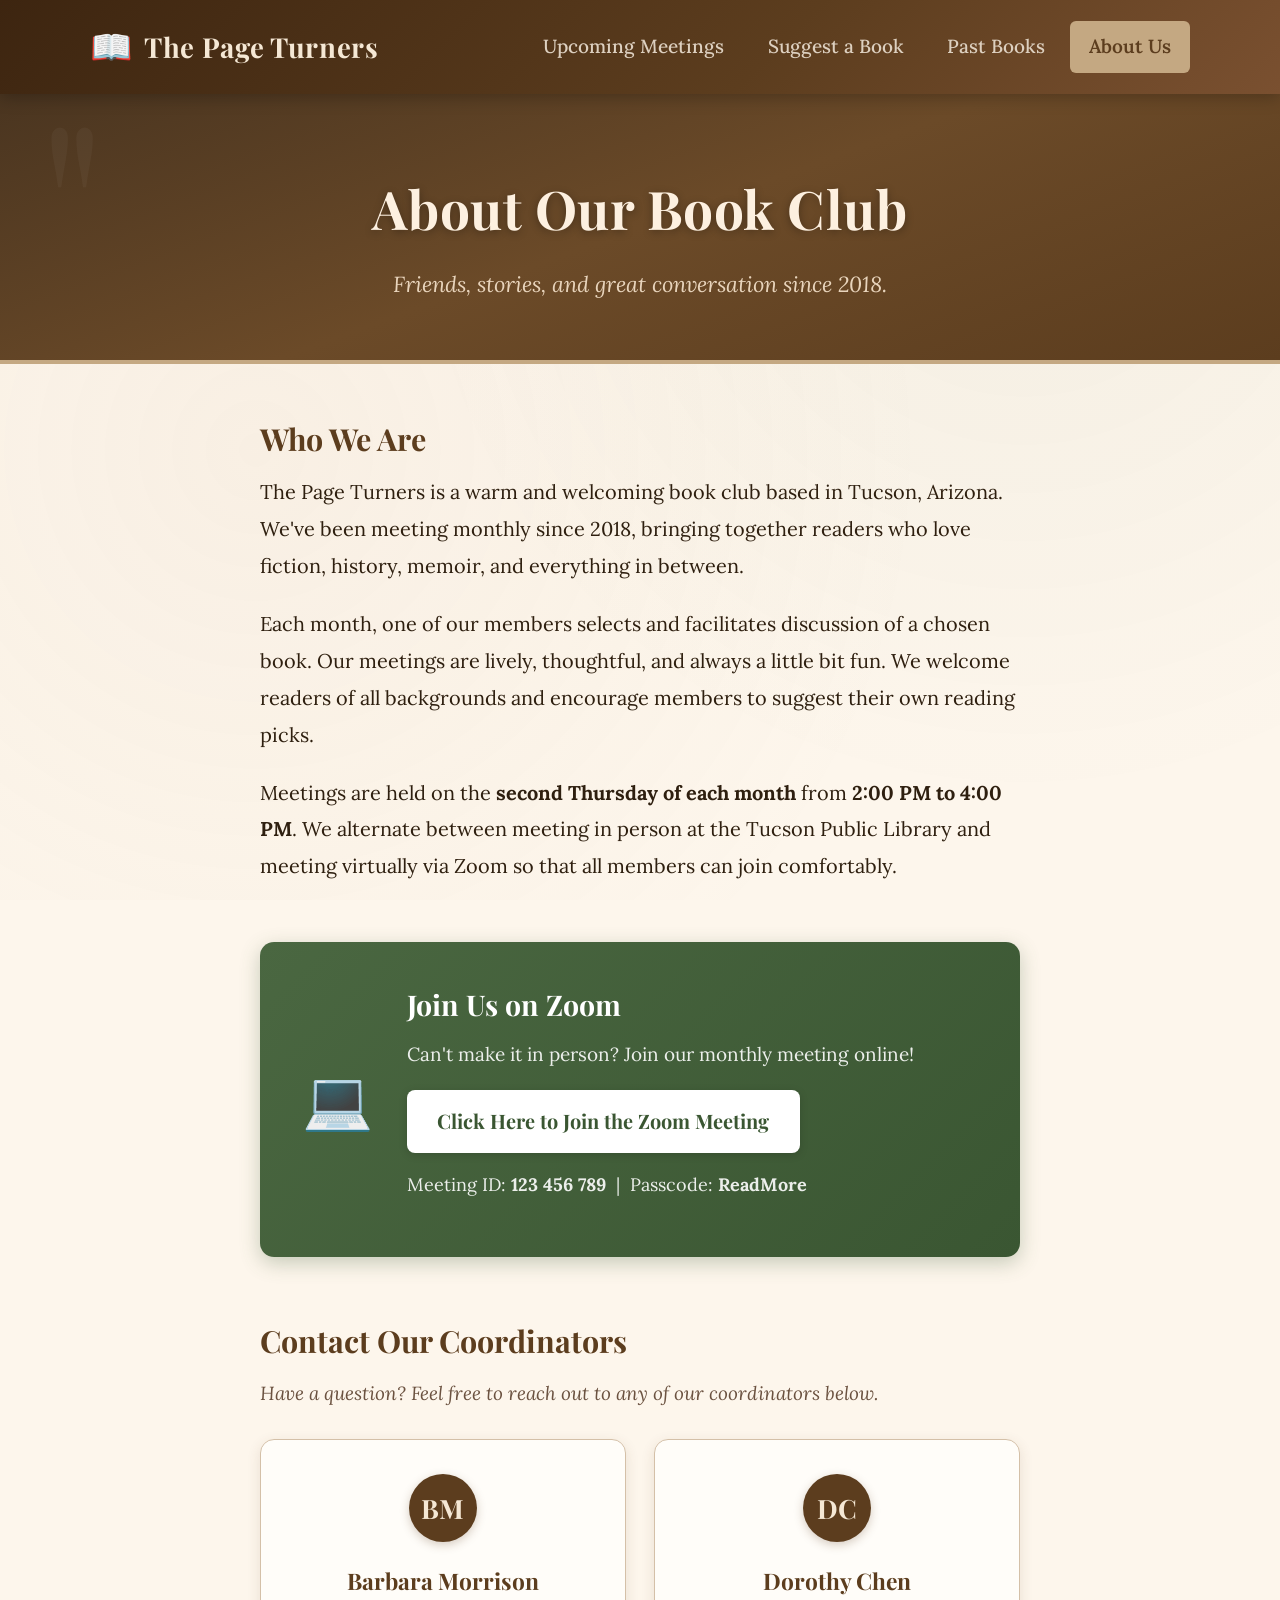
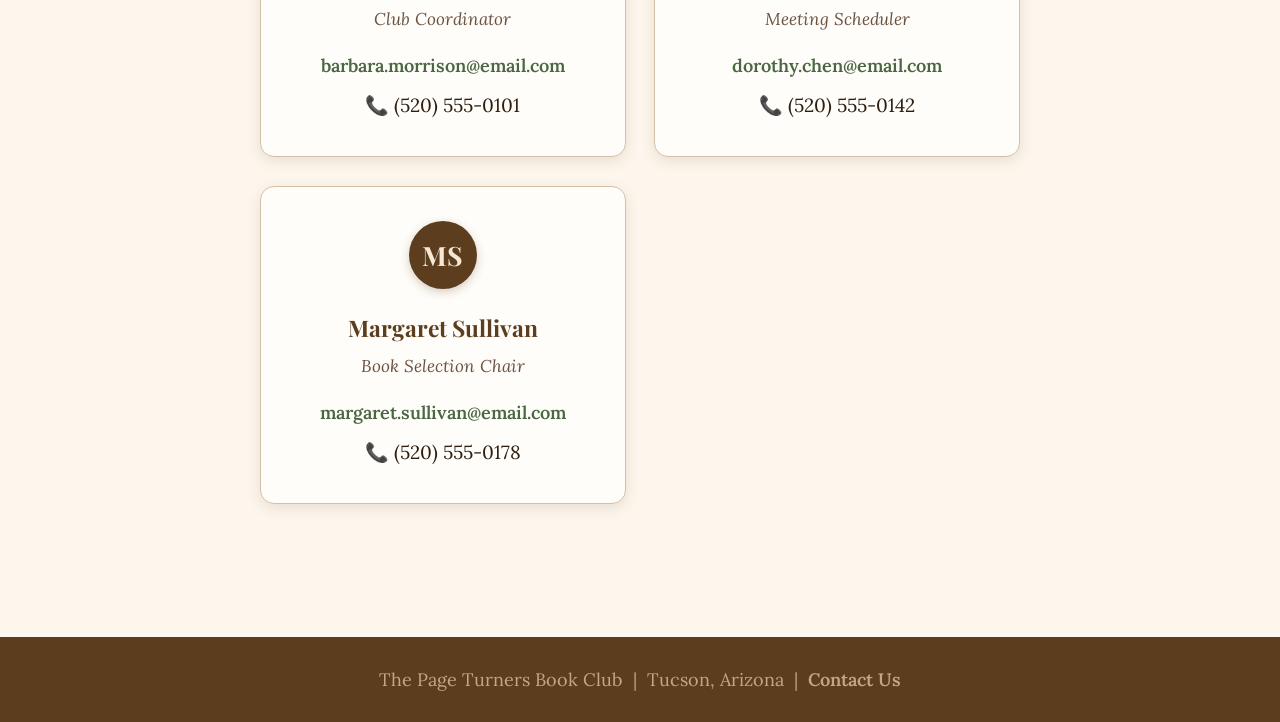
==== about.html @ cf4fa7f9 "Inital upload of Claude.ai files" ====
<!DOCTYPE html>
<html lang="en">
<head>
  <meta charset="UTF-8" />
  <meta name="viewport" content="width=device-width, initial-scale=1.0" />
  <title>About Us – The Page Turners</title>
  <link rel="stylesheet" href="style.css" />
  <link href="https://fonts.googleapis.com/css2?family=Playfair+Display:wght@400;600;700&family=Lora:ital,wght@0,400;0,500;1,400&display=swap" rel="stylesheet" />
</head>
<body>

  <header>
    <div class="header-inner">
      <div class="logo">
        <span class="logo-icon">📖</span>
        <span class="logo-text">The Page Turners</span>
      </div>
      <nav>
        <a href="index.html" class="nav-link">Upcoming Meetings</a>
        <a href="suggest.html" class="nav-link">Suggest a Book</a>
        <a href="archive.html" class="nav-link">Past Books</a>
        <a href="about.html" class="nav-link active">About Us</a>
      </nav>
    </div>
  </header>

  <section class="hero">
    <h1>About Our Book Club</h1>
    <p class="hero-sub">Friends, stories, and great conversation since 2018.</p>
  </section>

  <main class="container">

    <!-- About description -->
    <div class="about-section">
      <h2 class="section-title">Who We Are</h2>
      <div class="about-text">
        <p>The Page Turners is a warm and welcoming book club based in Tucson, Arizona. We've been meeting monthly since 2018, bringing together readers who love fiction, history, memoir, and everything in between.</p>
        <p>Each month, one of our members selects and facilitates discussion of a chosen book. Our meetings are lively, thoughtful, and always a little bit fun. We welcome readers of all backgrounds and encourage members to suggest their own reading picks.</p>
        <p>Meetings are held on the <strong>second Thursday of each month</strong> from <strong>2:00 PM to 4:00 PM</strong>. We alternate between meeting in person at the Tucson Public Library and meeting virtually via Zoom so that all members can join comfortably.</p>
      </div>
    </div>

    <!-- Zoom link -->
    <div class="zoom-card">
      <div class="zoom-icon">💻</div>
      <div class="zoom-info">
        <h2>Join Us on Zoom</h2>
        <p>Can't make it in person? Join our monthly meeting online!</p>
        <a href="https://zoom.us/j/123456789" target="_blank" class="zoom-link-btn">
          Click Here to Join the Zoom Meeting
        </a>
        <p class="zoom-id">Meeting ID: <strong>123 456 789</strong> &nbsp;|&nbsp; Passcode: <strong>ReadMore</strong></p>
      </div>
    </div>

    <!-- Contact members -->
    <div class="about-section">
      <h2 class="section-title">Contact Our Coordinators</h2>
      <p class="section-note">Have a question? Feel free to reach out to any of our coordinators below.</p>

      <div class="contact-grid">

        <div class="contact-card">
          <div class="contact-avatar">BM</div>
          <h3 class="contact-name">Barbara Morrison</h3>
          <p class="contact-role">Club Coordinator</p>
          <a href="mailto:barbara.morrison@email.com" class="contact-email">barbara.morrison@email.com</a>
          <p class="contact-phone">📞 (520) 555-0101</p>
        </div>

        <div class="contact-card">
          <div class="contact-avatar">DC</div>
          <h3 class="contact-name">Dorothy Chen</h3>
          <p class="contact-role">Meeting Scheduler</p>
          <a href="mailto:dorothy.chen@email.com" class="contact-email">dorothy.chen@email.com</a>
          <p class="contact-phone">📞 (520) 555-0142</p>
        </div>

        <div class="contact-card">
          <div class="contact-avatar">MS</div>
          <h3 class="contact-name">Margaret Sullivan</h3>
          <p class="contact-role">Book Selection Chair</p>
          <a href="mailto:margaret.sullivan@email.com" class="contact-email">margaret.sullivan@email.com</a>
          <p class="contact-phone">📞 (520) 555-0178</p>
        </div>

      </div>
    </div>

  </main>

  <footer>
    <p>The Page Turners Book Club &nbsp;|&nbsp; Tucson, Arizona &nbsp;|&nbsp; <a href="about.html">Contact Us</a></p>
  </footer>

  <script src="active-nav.js"></script>
</body>
</html>
---- style.css ----
/* =============================================
   THE PAGE TURNERS BOOK CLUB — STYLESHEET
   Warm, elegant, senior-friendly design
   Large type, high contrast, generous spacing
   ============================================= */

/* --- Google Fonts fallback --- */
@import url('https://fonts.googleapis.com/css2?family=Playfair+Display:wght@400;600;700&family=Lora:ital,wght@0,400;0,500;1,400&display=swap');

/* --- CSS Variables --- */
:root {
  --cream:       #fdf6ec;
  --warm-white:  #fffdf9;
  --tan:         #e8d9c0;
  --brown-light: #c4a882;
  --brown:       #8b6545;
  --brown-dark:  #5c3d1e;
  --green:       #4a6741;
  --green-light: #dde8db;
  --text-main:   #2e1f0f;
  --text-muted:  #6b5240;
  --border:      #d4c0a8;
  --shadow:      rgba(92, 61, 30, 0.12);
  --font-display: 'Playfair Display', Georgia, serif;
  --font-body:    'Lora', Georgia, serif;
}

/* --- Reset & Base --- */
*, *::before, *::after { box-sizing: border-box; margin: 0; padding: 0; }

html {
  font-size: 19px; /* Larger base size for seniors */
  scroll-behavior: smooth;
}

body {
  font-family: var(--font-body);
  background-color: var(--cream);
  color: var(--text-main);
  line-height: 1.75;
  min-height: 100vh;
  display: flex;
  flex-direction: column;
}

/* Background texture */
body::before {
  content: '';
  position: fixed;
  inset: 0;
  background-image:
    radial-gradient(circle at 20% 50%, rgba(196,168,130,0.08) 0%, transparent 60%),
    radial-gradient(circle at 80% 20%, rgba(74,103,65,0.05) 0%, transparent 50%);
  pointer-events: none;
  z-index: 0;
}

main, header, footer, section {
  position: relative;
  z-index: 1;
}

/* --- Header / Navigation --- */
header {
  background: var(--brown-dark);
  background-image: linear-gradient(135deg, #3d2510 0%, #5c3d1e 60%, #7a5030 100%);
  padding: 0 2rem;
  box-shadow: 0 3px 16px rgba(0,0,0,0.25);
  position: sticky;
  top: 0;
  z-index: 100;
}

.header-inner {
  max-width: 1100px;
  margin: 0 auto;
  display: flex;
  align-items: center;
  justify-content: space-between;
  gap: 1rem;
  flex-wrap: wrap;
  padding: 0.9rem 0;
}

.logo {
  display: flex;
  align-items: center;
  gap: 0.6rem;
}

.logo-icon { font-size: 1.8rem; }

.logo-text {
  font-family: var(--font-display);
  font-size: 1.45rem;
  font-weight: 700;
  color: #f5e8d5;
  letter-spacing: 0.02em;
  white-space: nowrap;
}

nav {
  display: flex;
  flex-wrap: wrap;
  gap: 0.3rem;
}

.nav-link {
  font-family: var(--font-body);
  font-size: 1rem;
  font-weight: 500;
  color: #ddd0c0;
  text-decoration: none;
  padding: 0.5rem 1rem;
  border-radius: 6px;
  transition: background 0.2s, color 0.2s;
  white-space: nowrap;
}

.nav-link:hover {
  background: rgba(255,255,255,0.15);
  color: #fff;
}

.nav-link.active {
  background: var(--brown-light);
  color: var(--brown-dark);
  font-weight: 600;
}

/* --- Hero Banner --- */
.hero {
  background: linear-gradient(160deg, #4a3520 0%, #6b4a28 50%, #5c3d1e 100%);
  color: #fdf0e0;
  text-align: center;
  padding: 3.5rem 2rem 3rem;
  border-bottom: 4px solid var(--brown-light);
  position: relative;
  overflow: hidden;
}

.hero::before {
  content: '"';
  position: absolute;
  top: -0.5rem;
  left: 2rem;
  font-family: var(--font-display);
  font-size: 12rem;
  color: rgba(255,255,255,0.04);
  line-height: 1;
  pointer-events: none;
}

.hero h1 {
  font-family: var(--font-display);
  font-size: 2.8rem;
  font-weight: 700;
  letter-spacing: 0.01em;
  margin-bottom: 0.6rem;
  text-shadow: 0 2px 8px rgba(0,0,0,0.3);
}

.hero-sub {
  font-size: 1.15rem;
  color: #e8d4bc;
  font-style: italic;
  max-width: 600px;
  margin: 0 auto;
}

/* --- Container --- */
.container {
  max-width: 900px;
  margin: 0 auto;
  padding: 2.5rem 2rem 4rem;
  flex: 1;
}

/* --- Meeting Cards --- */
.meeting-card {
  background: var(--warm-white);
  border: 1.5px solid var(--border);
  border-radius: 14px;
  margin-bottom: 2rem;
  box-shadow: 0 4px 18px var(--shadow);
  overflow: hidden;
  transition: box-shadow 0.2s, transform 0.2s;
}

.meeting-card:hover {
  box-shadow: 0 8px 28px rgba(92,61,30,0.18);
  transform: translateY(-2px);
}

.meeting-card.featured {
  border-color: var(--brown);
  border-width: 2px;
  box-shadow: 0 6px 24px rgba(92,61,30,0.2);
}

.meeting-badge {
  background: var(--brown-dark);
  color: #f5e8d5;
  font-family: var(--font-display);
  font-size: 0.88rem;
  font-weight: 600;
  letter-spacing: 0.08em;
  text-transform: uppercase;
  padding: 0.45rem 1.4rem;
}

.meeting-body {
  display: flex;
  gap: 1.8rem;
  padding: 1.8rem;
  align-items: flex-start;
}

.meeting-date-block {
  background: var(--green);
  color: white;
  border-radius: 10px;
  min-width: 90px;
  text-align: center;
  padding: 0.9rem 0.7rem;
  flex-shrink: 0;
  box-shadow: 0 2px 8px rgba(74,103,65,0.3);
}

.meeting-month {
  display: block;
  font-family: var(--font-display);
  font-size: 0.95rem;
  font-weight: 600;
  text-transform: uppercase;
  letter-spacing: 0.08em;
  opacity: 0.9;
}

.meeting-day {
  display: block;
  font-family: var(--font-display);
  font-size: 2.6rem;
  font-weight: 700;
  line-height: 1;
  margin: 0.2rem 0;
}

.meeting-year {
  display: block;
  font-size: 0.85rem;
  opacity: 0.8;
}

.meeting-details { flex: 1; }

.meeting-time {
  font-size: 0.95rem;
  color: var(--text-muted);
  margin-bottom: 0.5rem;
  font-style: italic;
}

.book-title {
  font-family: var(--font-display);
  font-size: 1.65rem;
  font-weight: 700;
  color: var(--brown-dark);
  line-height: 1.2;
  margin-bottom: 0.2rem;
}

.book-author {
  font-size: 1.05rem;
  color: var(--text-muted);
  font-style: italic;
  margin-bottom: 1rem;
}

.meeting-meta {
  display: flex;
  flex-direction: column;
  gap: 0.3rem;
  margin-bottom: 0.8rem;
}

.meta-item {
  font-size: 1rem;
  color: var(--text-main);
}

.meeting-note {
  font-size: 0.95rem;
  color: var(--text-muted);
  font-style: italic;
}

.meeting-note a {
  color: var(--green);
  font-weight: 600;
}

/* --- Suggest Form --- */
.form-card {
  background: var(--warm-white);
  border: 1.5px solid var(--border);
  border-radius: 14px;
  padding: 2.5rem;
  box-shadow: 0 4px 18px var(--shadow);
  margin-bottom: 3rem;
}

.form-intro {
  font-size: 1.05rem;
  color: var(--text-muted);
  margin-bottom: 2rem;
  padding-bottom: 1.5rem;
  border-bottom: 1px solid var(--border);
}

.required-star { color: #b33; font-weight: 700; }

.form-group {
  margin-bottom: 1.6rem;
}

label {
  display: block;
  font-size: 1.05rem;
  font-weight: 600;
  color: var(--brown-dark);
  margin-bottom: 0.5rem;
  font-family: var(--font-display);
}

input[type="text"],
textarea {
  width: 100%;
  padding: 0.85rem 1.1rem;
  font-family: var(--font-body);
  font-size: 1.05rem;
  color: var(--text-main);
  background: var(--cream);
  border: 2px solid var(--border);
  border-radius: 8px;
  transition: border-color 0.2s, box-shadow 0.2s;
  line-height: 1.6;
}

input[type="text"]:focus,
textarea:focus {
  outline: none;
  border-color: var(--brown);
  box-shadow: 0 0 0 3px rgba(139,101,69,0.15);
}

textarea { resize: vertical; }

.btn-primary {
  display: inline-block;
  background: var(--brown-dark);
  color: #f5e8d5;
  font-family: var(--font-display);
  font-size: 1.15rem;
  font-weight: 600;
  padding: 0.9rem 2.2rem;
  border: none;
  border-radius: 8px;
  cursor: pointer;
  transition: background 0.2s, transform 0.15s, box-shadow 0.2s;
  box-shadow: 0 3px 10px rgba(92,61,30,0.25);
  letter-spacing: 0.02em;
}

.btn-primary:hover {
  background: #3d2510;
  transform: translateY(-1px);
  box-shadow: 0 5px 16px rgba(92,61,30,0.3);
}

.btn-secondary {
  display: inline-block;
  background: var(--green);
  color: white;
  font-family: var(--font-display);
  font-size: 1.05rem;
  font-weight: 600;
  padding: 0.75rem 1.8rem;
  border: none;
  border-radius: 8px;
  cursor: pointer;
  margin-top: 1rem;
  transition: background 0.2s;
}

.btn-secondary:hover { background: var(--green-dark, #3a5632); }

/* Success box */
.success-box {
  text-align: center;
  padding: 2rem 1rem;
}
.success-icon { font-size: 3rem; margin-bottom: 0.5rem; }
.success-box h2 {
  font-family: var(--font-display);
  font-size: 1.8rem;
  color: var(--brown-dark);
  margin-bottom: 0.6rem;
}
.success-box p { font-size: 1.05rem; color: var(--text-muted); }

/* Suggestions list */
.suggestions-section { margin-top: 1rem; }

.section-title {
  font-family: var(--font-display);
  font-size: 1.6rem;
  color: var(--brown-dark);
  margin-bottom: 0.5rem;
}

.section-note {
  color: var(--text-muted);
  font-style: italic;
  margin-bottom: 1.5rem;
  font-size: 1rem;
}

.suggestion-item {
  background: var(--warm-white);
  border: 1.5px solid var(--border);
  border-radius: 10px;
  padding: 1.2rem 1.5rem;
  margin-bottom: 1rem;
  box-shadow: 0 2px 8px var(--shadow);
}

.suggestion-item h3 {
  font-family: var(--font-display);
  font-size: 1.2rem;
  color: var(--brown-dark);
  margin-bottom: 0.2rem;
}

.suggestion-item .s-author {
  font-style: italic;
  color: var(--text-muted);
  margin-bottom: 0.4rem;
}

.suggestion-item .s-notes {
  font-size: 0.95rem;
  color: var(--text-main);
  border-top: 1px solid var(--border);
  padding-top: 0.6rem;
  margin-top: 0.6rem;
}

.suggestion-item .s-suggested-by {
  font-size: 0.88rem;
  color: var(--text-muted);
  margin-top: 0.4rem;
}

/* --- Archive --- */
.archive-year-group { margin-bottom: 3rem; }

.year-heading {
  font-family: var(--font-display);
  font-size: 2rem;
  color: var(--brown-dark);
  border-bottom: 3px solid var(--brown-light);
  padding-bottom: 0.5rem;
  margin-bottom: 1.5rem;
}

.archive-grid {
  display: grid;
  grid-template-columns: repeat(auto-fill, minmax(260px, 1fr));
  gap: 1.2rem;
}

.archive-card {
  background: var(--warm-white);
  border: 1.5px solid var(--border);
  border-radius: 12px;
  padding: 1.4rem 1.6rem;
  box-shadow: 0 2px 10px var(--shadow);
  transition: box-shadow 0.2s, transform 0.2s;
}

.archive-card:hover {
  box-shadow: 0 5px 18px rgba(92,61,30,0.18);
  transform: translateY(-2px);
}

.archive-month {
  font-size: 0.88rem;
  text-transform: uppercase;
  letter-spacing: 0.07em;
  color: var(--green);
  font-weight: 600;
  margin-bottom: 0.4rem;
}

.archive-title {
  font-family: var(--font-display);
  font-size: 1.15rem;
  color: var(--brown-dark);
  margin-bottom: 0.2rem;
  line-height: 1.3;
}

.archive-author {
  font-style: italic;
  color: var(--text-muted);
  font-size: 0.95rem;
  margin-bottom: 0.5rem;
}

.archive-facilitator {
  font-size: 0.88rem;
  color: var(--text-muted);
  border-top: 1px solid var(--border);
  padding-top: 0.5rem;
  margin-top: 0.5rem;
}

/* --- About Page --- */
.about-section {
  margin-bottom: 3rem;
}

.about-text p {
  margin-bottom: 1.1rem;
  font-size: 1.05rem;
  max-width: 760px;
  line-height: 1.85;
}

/* Zoom card */
.zoom-card {
  background: linear-gradient(135deg, #4a6741, #3a5632);
  color: white;
  border-radius: 14px;
  padding: 2rem 2.2rem;
  display: flex;
  align-items: center;
  gap: 1.8rem;
  margin-bottom: 3rem;
  box-shadow: 0 6px 20px rgba(74,103,65,0.3);
}

.zoom-icon { font-size: 3rem; flex-shrink: 0; }

.zoom-info h2 {
  font-family: var(--font-display);
  font-size: 1.5rem;
  margin-bottom: 0.4rem;
}

.zoom-info p {
  font-size: 1rem;
  opacity: 0.9;
  margin-bottom: 1rem;
}

.zoom-link-btn {
  display: inline-block;
  background: white;
  color: #3a5632;
  font-family: var(--font-display);
  font-size: 1.05rem;
  font-weight: 700;
  padding: 0.75rem 1.6rem;
  border-radius: 8px;
  text-decoration: none;
  transition: background 0.2s, transform 0.15s;
  box-shadow: 0 2px 8px rgba(0,0,0,0.15);
}

.zoom-link-btn:hover {
  background: #f0fde8;
  transform: translateY(-1px);
}

.zoom-id {
  margin-top: 0.8rem !important;
  font-size: 0.95rem !important;
  opacity: 0.85;
}

/* Contact grid */
.contact-grid {
  display: grid;
  grid-template-columns: repeat(auto-fill, minmax(250px, 1fr));
  gap: 1.5rem;
  margin-top: 1.5rem;
}

.contact-card {
  background: var(--warm-white);
  border: 1.5px solid var(--border);
  border-radius: 14px;
  padding: 1.8rem;
  text-align: center;
  box-shadow: 0 4px 14px var(--shadow);
  transition: box-shadow 0.2s, transform 0.2s;
}

.contact-card:hover {
  box-shadow: 0 6px 22px rgba(92,61,30,0.18);
  transform: translateY(-2px);
}

.contact-avatar {
  width: 68px;
  height: 68px;
  background: var(--brown-dark);
  color: #f5e8d5;
  border-radius: 50%;
  display: flex;
  align-items: center;
  justify-content: center;
  font-family: var(--font-display);
  font-size: 1.4rem;
  font-weight: 700;
  margin: 0 auto 1rem;
  box-shadow: 0 3px 10px rgba(92,61,30,0.25);
}

.contact-name {
  font-family: var(--font-display);
  font-size: 1.2rem;
  color: var(--brown-dark);
  margin-bottom: 0.2rem;
}

.contact-role {
  font-size: 0.9rem;
  color: var(--text-muted);
  font-style: italic;
  margin-bottom: 0.8rem;
}

.contact-email {
  display: block;
  color: var(--green);
  font-weight: 600;
  text-decoration: none;
  font-size: 0.95rem;
  word-break: break-all;
  margin-bottom: 0.4rem;
}

.contact-email:hover { text-decoration: underline; }

.contact-phone {
  font-size: 1rem;
  color: var(--text-main);
  margin-top: 0.3rem;
}

/* --- Footer --- */
footer {
  background: var(--brown-dark);
  color: #c4a882;
  text-align: center;
  padding: 1.4rem 2rem;
  font-size: 0.95rem;
  margin-top: auto;
}

footer a {
  color: var(--brown-light);
  text-decoration: none;
  font-weight: 600;
}

footer a:hover { text-decoration: underline; }

/* --- Links --- */
a { color: var(--brown); }

/* --- Responsive --- */
@media (max-width: 700px) {
  html { font-size: 18px; }

  .header-inner { flex-direction: column; align-items: flex-start; }

  nav { gap: 0.2rem; }
  .nav-link { font-size: 0.92rem; padding: 0.45rem 0.75rem; }

  .hero h1 { font-size: 2rem; }

  .meeting-body { flex-direction: column; gap: 1rem; }
  .meeting-date-block { min-width: unset; width: 90px; }

  .zoom-card { flex-direction: column; text-align: center; }

  .form-card { padding: 1.5rem; }

  .container { padding: 1.5rem 1rem 3rem; }
}

@media (max-width: 480px) {
  .logo-text { font-size: 1.2rem; }
  .hero h1 { font-size: 1.7rem; }
}
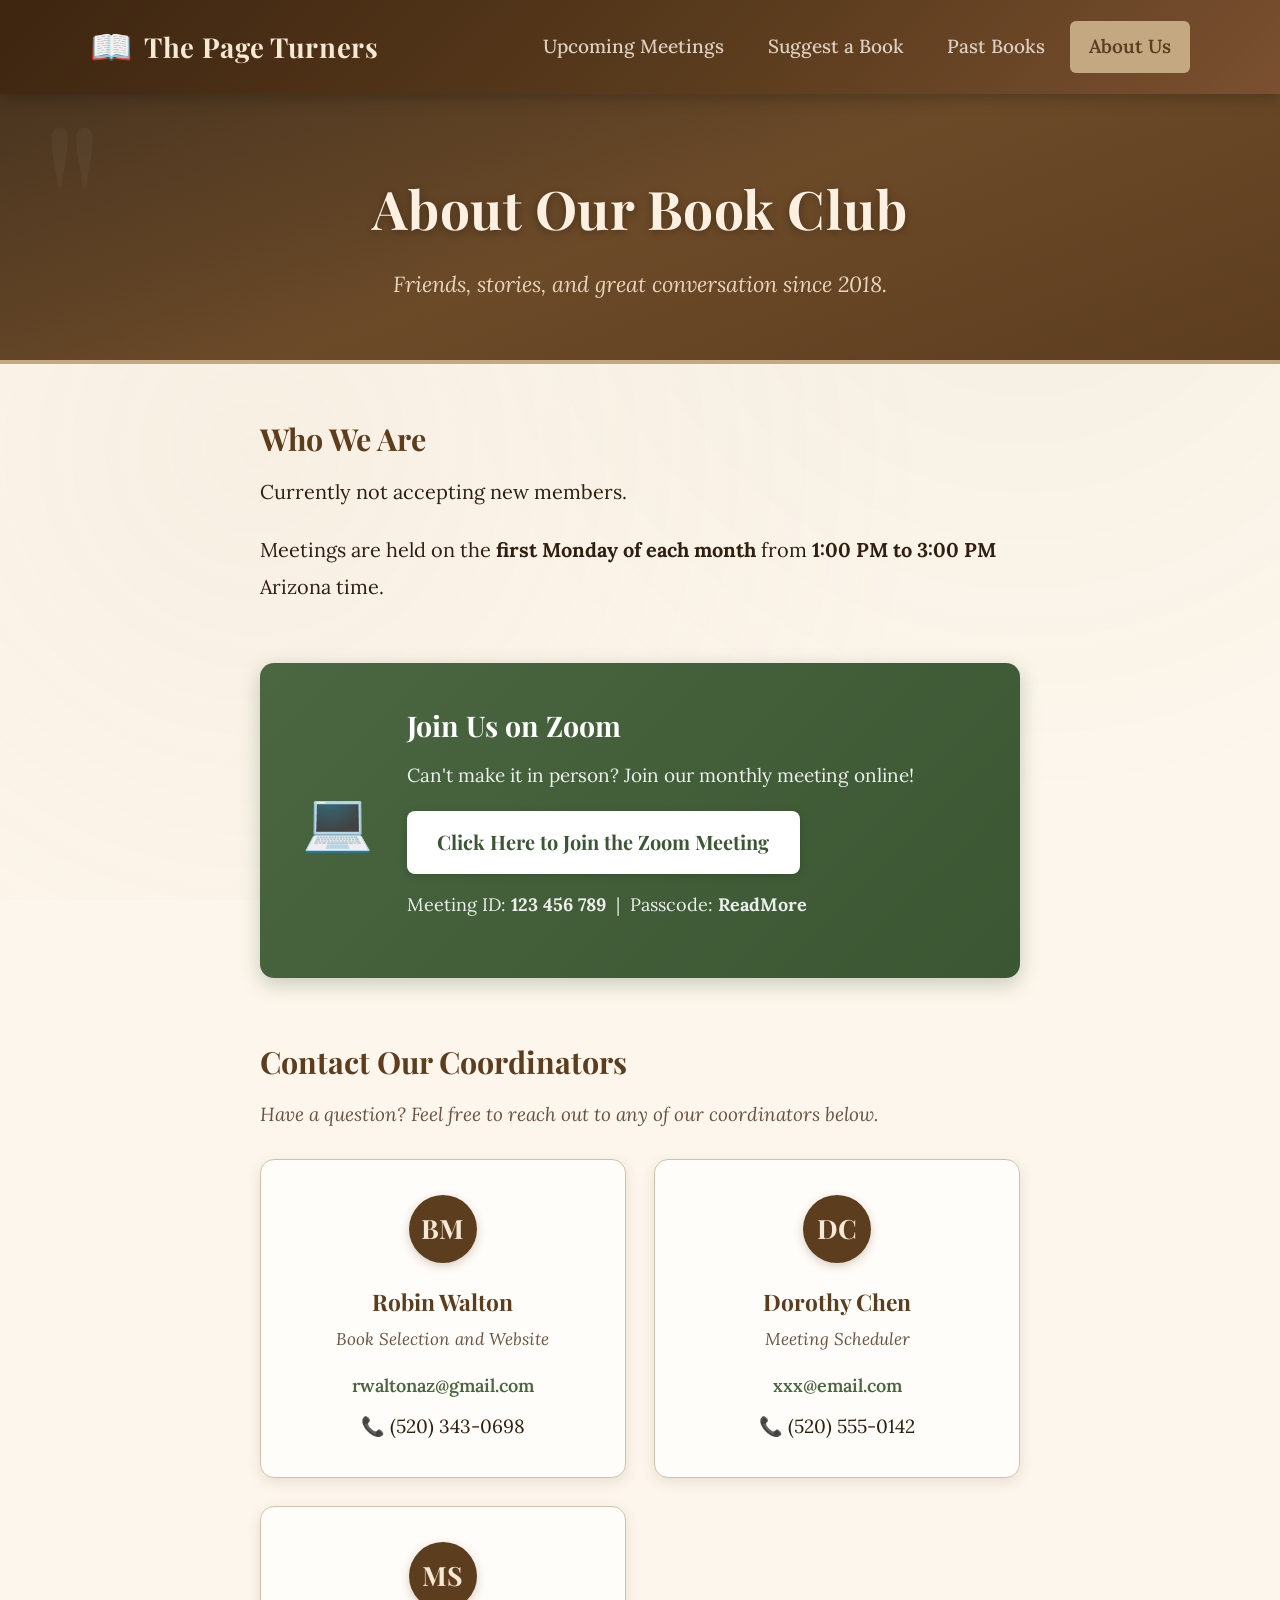
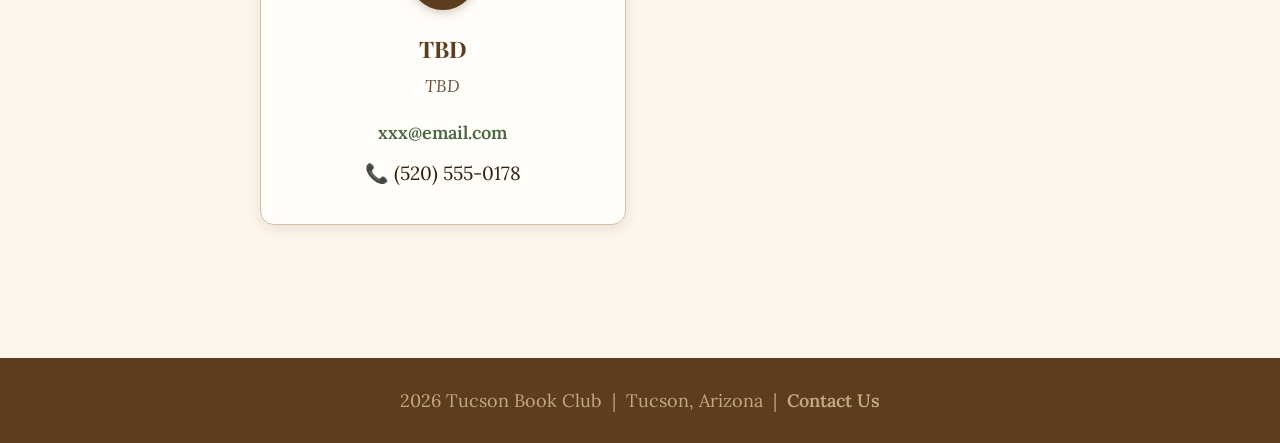
==== commit 48d5e554: "Update about.html" ====
--- a/about.html
+++ b/about.html
@@ -3,7 +3,7 @@
 <head>
   <meta charset="UTF-8" />
   <meta name="viewport" content="width=device-width, initial-scale=1.0" />
-  <title>About Us – The Page Turners</title>
+  <title>About Us – Tucson Book Club</title>
   <link rel="stylesheet" href="style.css" />
   <link href="https://fonts.googleapis.com/css2?family=Playfair+Display:wght@400;600;700&family=Lora:ital,wght@0,400;0,500;1,400&display=swap" rel="stylesheet" />
 </head>
@@ -35,9 +35,8 @@
     <div class="about-section">
       <h2 class="section-title">Who We Are</h2>
       <div class="about-text">
-        <p>The Page Turners is a warm and welcoming book club based in Tucson, Arizona. We've been meeting monthly since 2018, bringing together readers who love fiction, history, memoir, and everything in between.</p>
-        <p>Each month, one of our members selects and facilitates discussion of a chosen book. Our meetings are lively, thoughtful, and always a little bit fun. We welcome readers of all backgrounds and encourage members to suggest their own reading picks.</p>
-        <p>Meetings are held on the <strong>second Thursday of each month</strong> from <strong>2:00 PM to 4:00 PM</strong>. We alternate between meeting in person at the Tucson Public Library and meeting virtually via Zoom so that all members can join comfortably.</p>
+        <p>Currently not accepting new members.</p>
+        <p>Meetings are held on the <strong>first Monday of each month</strong> from <strong>1:00 PM to 3:00 PM</strong> Arizona time.</p>
       </div>
     </div>
 
@@ -47,7 +46,7 @@
       <div class="zoom-info">
         <h2>Join Us on Zoom</h2>
         <p>Can't make it in person? Join our monthly meeting online!</p>
-        <a href="https://zoom.us/j/123456789" target="_blank" class="zoom-link-btn">
+        <a href="https://us02web.zoom.us/j/89806536662?pwd=qfnOGlGRNMkGeJp8zbqNefHfnOcWbJ.1" target="_blank" class="zoom-link-btn">
           Click Here to Join the Zoom Meeting
         </a>
         <p class="zoom-id">Meeting ID: <strong>123 456 789</strong> &nbsp;|&nbsp; Passcode: <strong>ReadMore</strong></p>
@@ -63,25 +62,25 @@
 
         <div class="contact-card">
           <div class="contact-avatar">BM</div>
-          <h3 class="contact-name">Barbara Morrison</h3>
-          <p class="contact-role">Club Coordinator</p>
-          <a href="mailto:barbara.morrison@email.com" class="contact-email">barbara.morrison@email.com</a>
-          <p class="contact-phone">📞 (520) 555-0101</p>
+          <h3 class="contact-name">Robin Walton</h3>
+          <p class="contact-role">Book Selection and Website</p>
+          <a href="mailto:rwaltonaz@gmail.com" class="contact-email">rwaltonaz@gmail.com</a>
+          <p class="contact-phone">📞 (520) 343-0698</p>
         </div>
 
         <div class="contact-card">
           <div class="contact-avatar">DC</div>
           <h3 class="contact-name">Dorothy Chen</h3>
           <p class="contact-role">Meeting Scheduler</p>
-          <a href="mailto:dorothy.chen@email.com" class="contact-email">dorothy.chen@email.com</a>
+          <a href="mailto:xxx@email.com" class="contact-email">xxx@email.com</a>
           <p class="contact-phone">📞 (520) 555-0142</p>
         </div>
 
         <div class="contact-card">
           <div class="contact-avatar">MS</div>
-          <h3 class="contact-name">Margaret Sullivan</h3>
-          <p class="contact-role">Book Selection Chair</p>
-          <a href="mailto:margaret.sullivan@email.com" class="contact-email">margaret.sullivan@email.com</a>
+          <h3 class="contact-name">TBD</h3>
+          <p class="contact-role">TBD</p>
+          <a href="mailto:xxx@email.com" class="contact-email">xxx@email.com</a>
           <p class="contact-phone">📞 (520) 555-0178</p>
         </div>
 
@@ -91,7 +90,7 @@
   </main>
 
   <footer>
-    <p>The Page Turners Book Club &nbsp;|&nbsp; Tucson, Arizona &nbsp;|&nbsp; <a href="about.html">Contact Us</a></p>
+    <p>2026 Tucson Book Club &nbsp;|&nbsp; Tucson, Arizona &nbsp;|&nbsp; <a href="about.html">Contact Us</a></p>
   </footer>
 
   <script src="active-nav.js"></script>
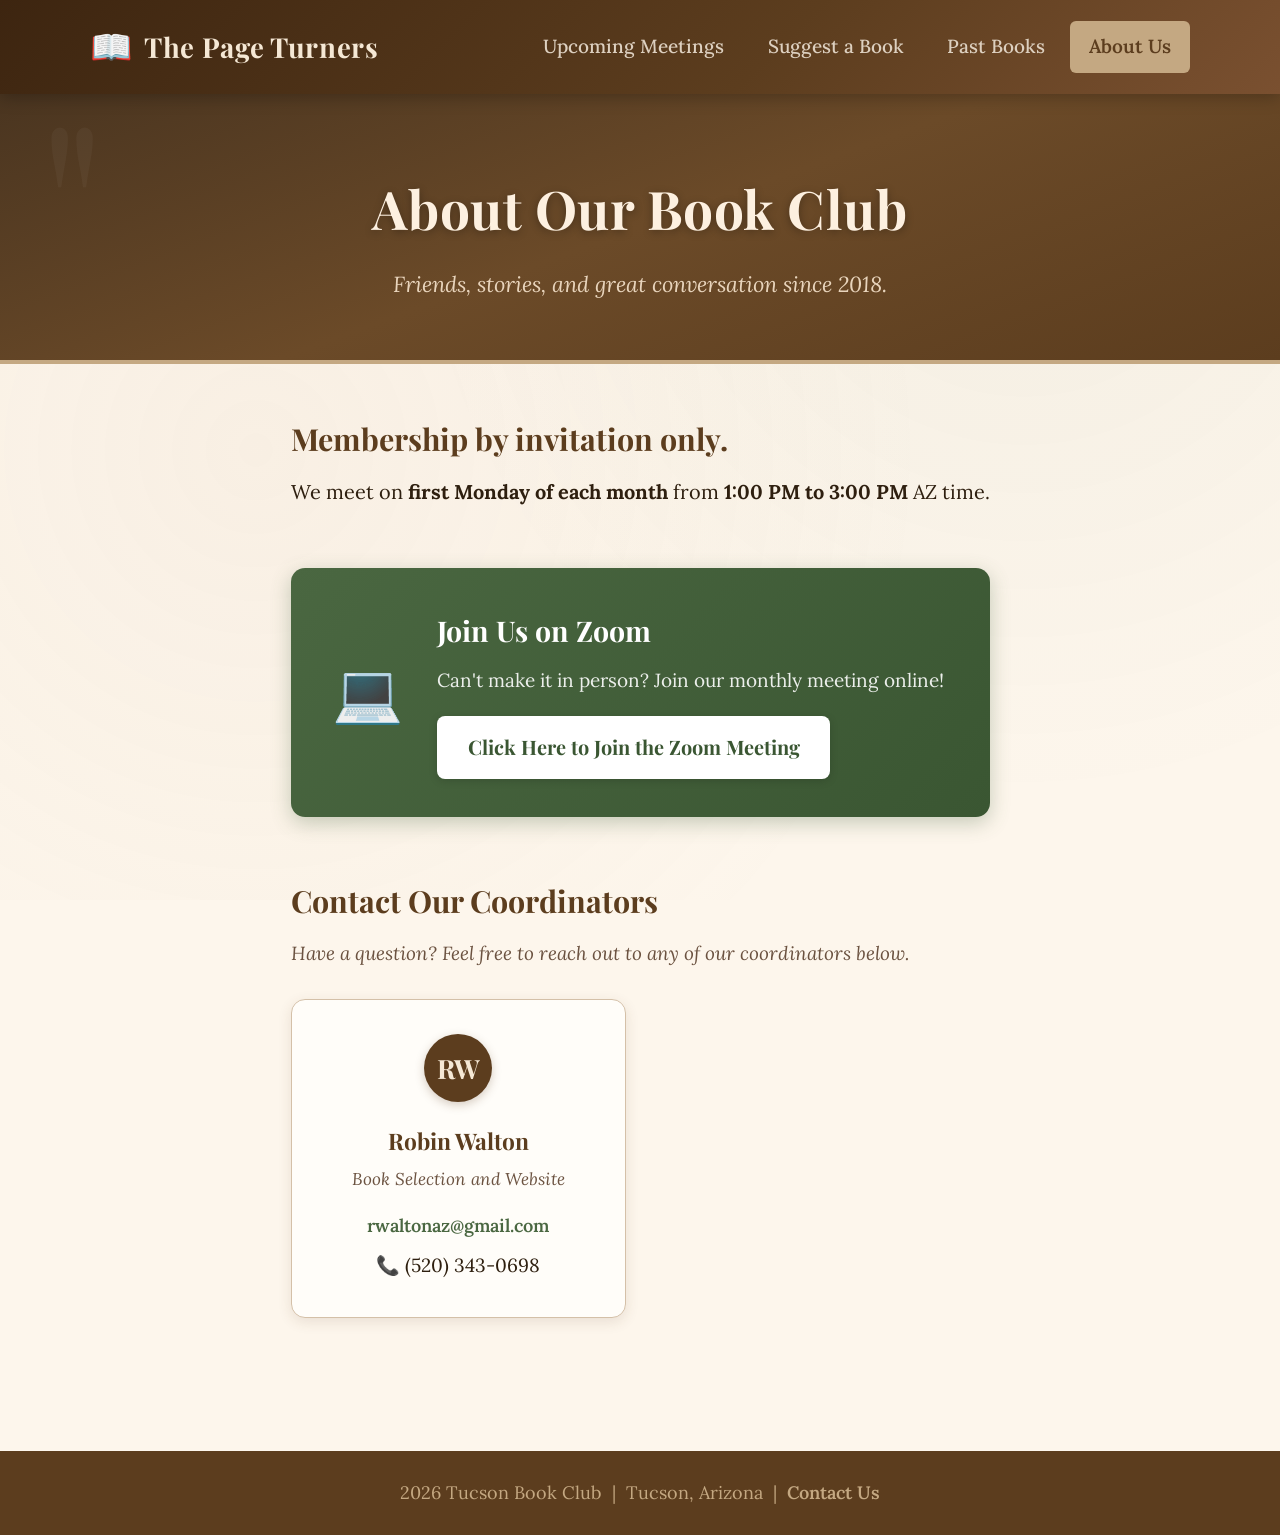
==== commit 6970e607: "Update about.html" ====
--- a/about.html
+++ b/about.html
@@ -33,10 +33,9 @@
 
     <!-- About description -->
     <div class="about-section">
-      <h2 class="section-title">Who We Are</h2>
+      <h2 class="section-title">Membership by invitation only.</h2>
       <div class="about-text">
-        <p>Currently not accepting new members.</p>
-        <p>Meetings are held on the <strong>first Monday of each month</strong> from <strong>1:00 PM to 3:00 PM</strong> Arizona time.</p>
+       <p>We meet on <strong>first Monday of each month</strong> from <strong>1:00 PM to 3:00 PM</strong> AZ time.</p>
       </div>
     </div>
 
@@ -49,7 +48,7 @@
         <a href="https://us02web.zoom.us/j/89806536662?pwd=qfnOGlGRNMkGeJp8zbqNefHfnOcWbJ.1" target="_blank" class="zoom-link-btn">
           Click Here to Join the Zoom Meeting
         </a>
-        <p class="zoom-id">Meeting ID: <strong>123 456 789</strong> &nbsp;|&nbsp; Passcode: <strong>ReadMore</strong></p>
+      <!--  <p class="zoom-id">Meeting ID: <strong>123 456 789</strong> &nbsp;|&nbsp; Passcode: <strong>ReadMore</strong></p>-->
       </div>
     </div>
 
@@ -61,13 +60,13 @@
       <div class="contact-grid">
 
         <div class="contact-card">
-          <div class="contact-avatar">BM</div>
+          <div class="contact-avatar">RW</div>
           <h3 class="contact-name">Robin Walton</h3>
           <p class="contact-role">Book Selection and Website</p>
           <a href="mailto:rwaltonaz@gmail.com" class="contact-email">rwaltonaz@gmail.com</a>
           <p class="contact-phone">📞 (520) 343-0698</p>
         </div>
-
+<!--
         <div class="contact-card">
           <div class="contact-avatar">DC</div>
           <h3 class="contact-name">Dorothy Chen</h3>
@@ -81,7 +80,8 @@
           <h3 class="contact-name">TBD</h3>
           <p class="contact-role">TBD</p>
           <a href="mailto:xxx@email.com" class="contact-email">xxx@email.com</a>
-          <p class="contact-phone">📞 (520) 555-0178</p>
+          <p class="contact-phone">📞 (520) 555-0178 cell</p>
+        -->
         </div>
 
       </div>
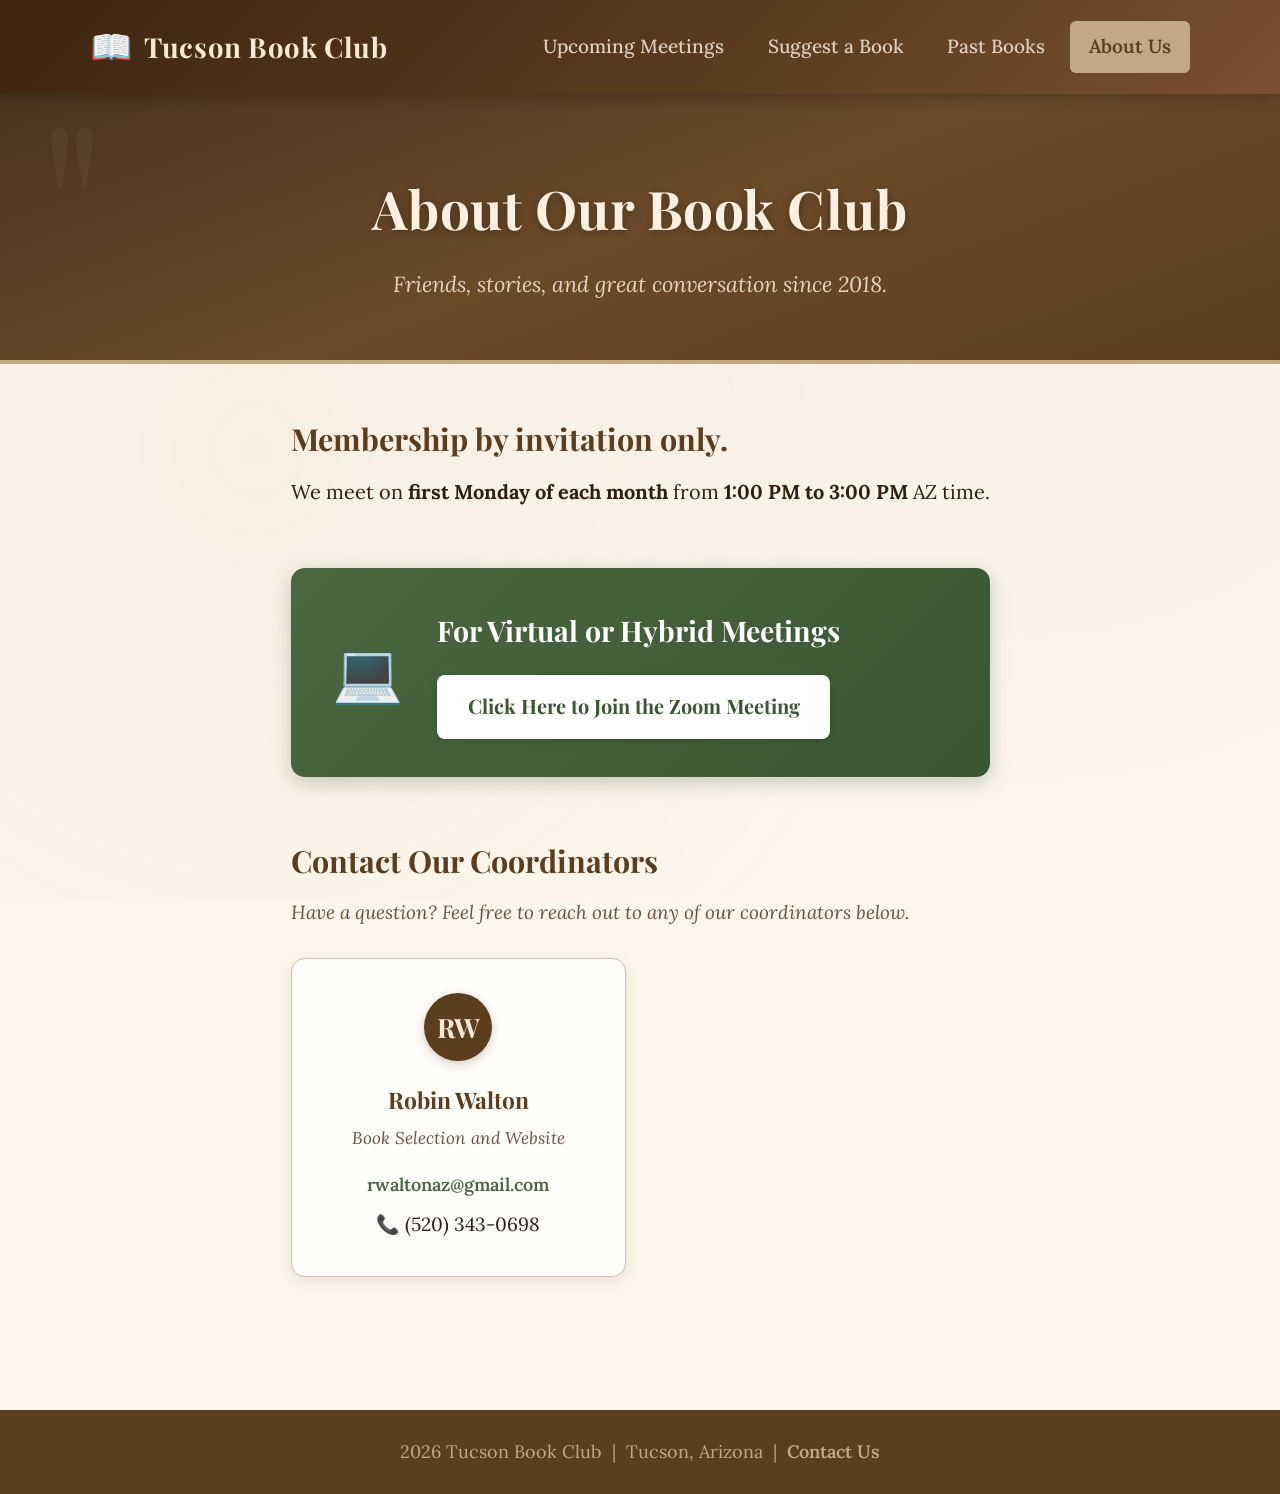
==== commit bcc63c16: "Update about.html" ====
--- a/about.html
+++ b/about.html
@@ -13,7 +13,7 @@
     <div class="header-inner">
       <div class="logo">
         <span class="logo-icon">📖</span>
-        <span class="logo-text">The Page Turners</span>
+        <span class="logo-text">Tucson Book Club</span>
       </div>
       <nav>
         <a href="index.html" class="nav-link">Upcoming Meetings</a>
@@ -43,8 +43,8 @@
     <div class="zoom-card">
       <div class="zoom-icon">💻</div>
       <div class="zoom-info">
-        <h2>Join Us on Zoom</h2>
-        <p>Can't make it in person? Join our monthly meeting online!</p>
+        <h2>For Virtual or Hybrid Meetings</h2>
+        <p></p>
         <a href="https://us02web.zoom.us/j/89806536662?pwd=qfnOGlGRNMkGeJp8zbqNefHfnOcWbJ.1" target="_blank" class="zoom-link-btn">
           Click Here to Join the Zoom Meeting
         </a>
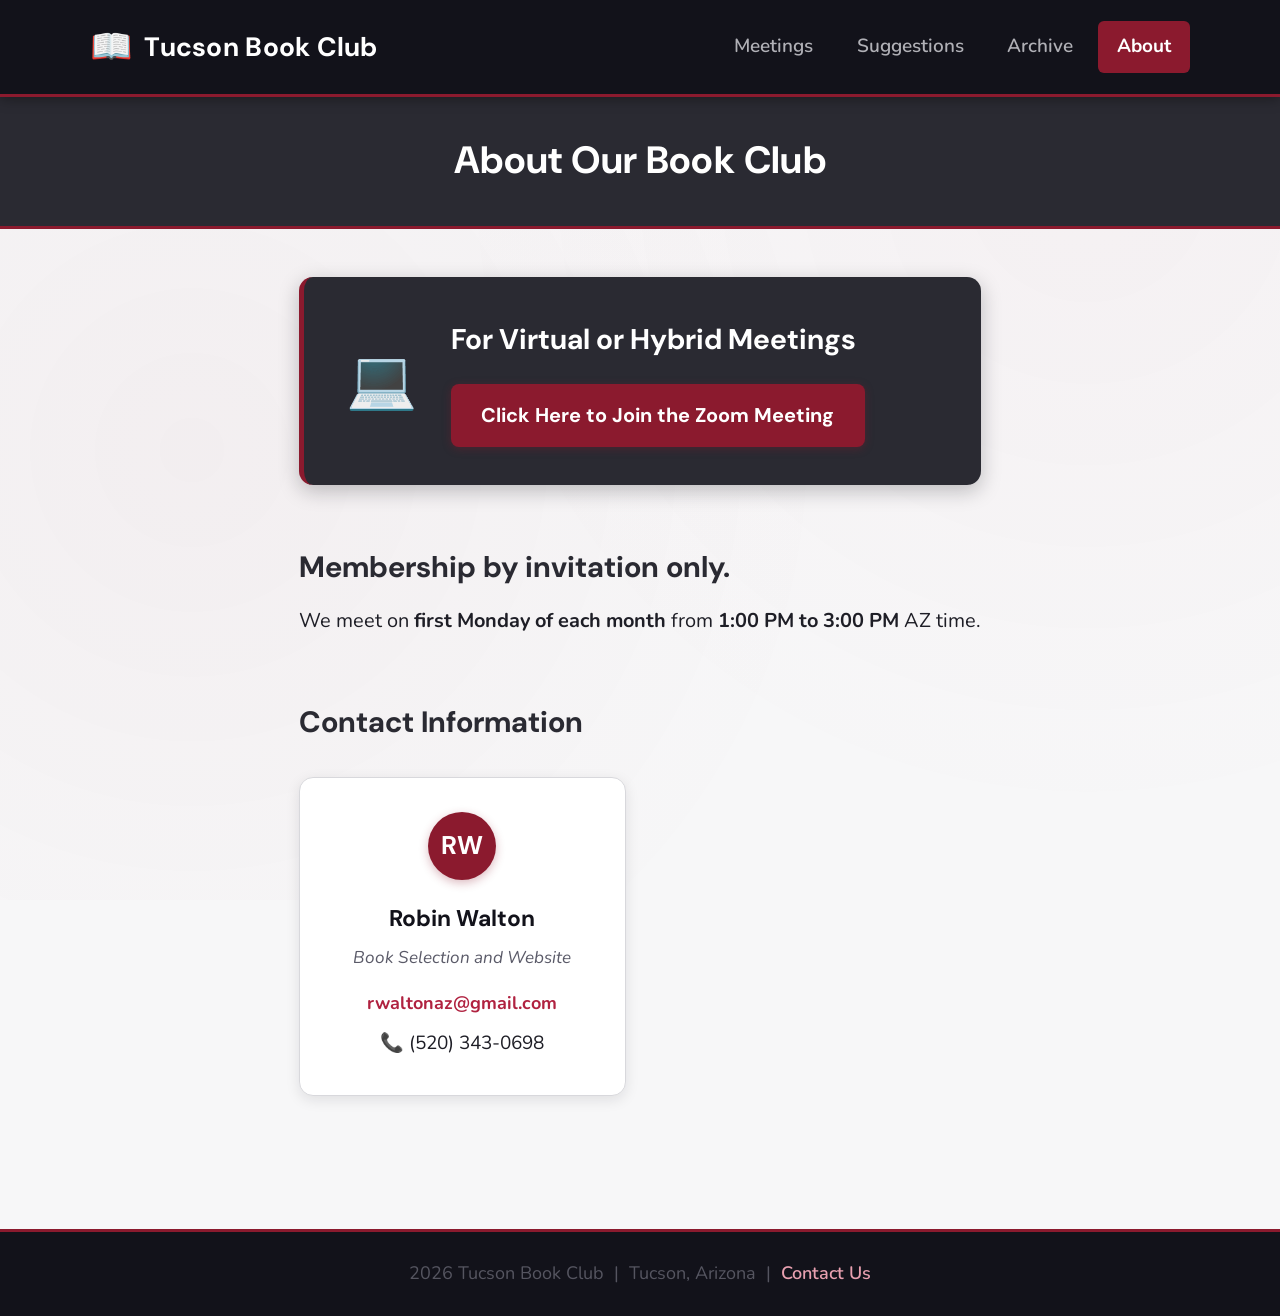
==== commit 2e318c16: "Update about.html" ====
--- a/about.html
+++ b/about.html
@@ -3,7 +3,7 @@
 <head>
   <meta charset="UTF-8" />
   <meta name="viewport" content="width=device-width, initial-scale=1.0" />
-  <title>About Us – Tucson Book Club</title>
+  <title>About – Tucson Book Club</title>
   <link rel="stylesheet" href="style.css" />
   <link href="https://fonts.googleapis.com/css2?family=Playfair+Display:wght@400;600;700&family=Lora:ital,wght@0,400;0,500;1,400&display=swap" rel="stylesheet" />
 </head>
@@ -16,28 +16,20 @@
         <span class="logo-text">Tucson Book Club</span>
       </div>
       <nav>
-        <a href="index.html" class="nav-link">Upcoming Meetings</a>
-        <a href="suggest.html" class="nav-link">Suggest a Book</a>
-        <a href="archive.html" class="nav-link">Past Books</a>
-        <a href="about.html" class="nav-link active">About Us</a>
+        <a href="index.html" class="nav-link">Meetings</a>
+        <a href="suggest.html" class="nav-link">Suggestions</a>
+        <a href="archive.html" class="nav-link">Archive</a>
+        <a href="about.html" class="nav-link active">About</a>
       </nav>
     </div>
   </header>
 
   <section class="hero">
     <h1>About Our Book Club</h1>
-    <p class="hero-sub">Friends, stories, and great conversation since 2018.</p>
+    <p class="hero-sub"></p>
   </section>
 
   <main class="container">
-
-    <!-- About description -->
-    <div class="about-section">
-      <h2 class="section-title">Membership by invitation only.</h2>
-      <div class="about-text">
-       <p>We meet on <strong>first Monday of each month</strong> from <strong>1:00 PM to 3:00 PM</strong> AZ time.</p>
-      </div>
-    </div>
 
     <!-- Zoom link -->
     <div class="zoom-card">
@@ -52,10 +44,18 @@
       </div>
     </div>
 
+    <!-- About description -->
+    <div class="about-section">
+      <h2 class="section-title">Membership by invitation only.</h2>
+      <div class="about-text">
+       <p>We meet on <strong>first Monday of each month</strong> from <strong>1:00 PM to 3:00 PM</strong> AZ time.</p>
+      </div>
+    </div>
+
     <!-- Contact members -->
     <div class="about-section">
-      <h2 class="section-title">Contact Our Coordinators</h2>
-      <p class="section-note">Have a question? Feel free to reach out to any of our coordinators below.</p>
+      <h2 class="section-title">Contact Information</h2>
+      <p class="section-note"></p>
 
       <div class="contact-grid">
 
--- a/style.css
+++ b/style.css
@@ -1,41 +1,43 @@
 /* =============================================
    THE PAGE TURNERS BOOK CLUB — STYLESHEET
-   Warm, elegant, senior-friendly design
-   Large type, high contrast, generous spacing
+   Clean sans-serif design, senior-friendly
+   Black, grey, white with deep red & pink accents
    ============================================= */
 
-/* --- Google Fonts fallback --- */
-@import url('https://fonts.googleapis.com/css2?family=Playfair+Display:wght@400;600;700&family=Lora:ital,wght@0,400;0,500;1,400&display=swap');
+@import url('https://fonts.googleapis.com/css2?family=DM+Sans:wght@400;500;600;700&family=Nunito:wght@400;600;700&display=swap');
 
 /* --- CSS Variables --- */
 :root {
-  --cream:       #fdf6ec;
-  --warm-white:  #fffdf9;
-  --tan:         #e8d9c0;
-  --brown-light: #c4a882;
-  --brown:       #8b6545;
-  --brown-dark:  #5c3d1e;
-  --green:       #4a6741;
-  --green-light: #dde8db;
-  --text-main:   #2e1f0f;
-  --text-muted:  #6b5240;
-  --border:      #d4c0a8;
-  --shadow:      rgba(92, 61, 30, 0.12);
-  --font-display: 'Playfair Display', Georgia, serif;
-  --font-body:    'Lora', Georgia, serif;
+  --white:        #ffffff;
+  --off-white:    #f7f7f8;
+  --grey-light:   #e8e8ea;
+  --grey-mid:     #b0b0b6;
+  --grey-dark:    #555560;
+  --charcoal:     #2a2a32;
+  --black:        #12121a;
+  --red-deep:     #8b1a2e;
+  --red-mid:      #b02240;
+  --pink-soft:    #e8a0b0;
+  --pink-light:   #f5dde3;
+  --text-main:    #1e1e26;
+  --text-muted:   #5a5a68;
+  --border:       #d8d8dc;
+  --shadow:       rgba(18, 18, 26, 0.10);
+  --font-display: 'DM Sans', 'Segoe UI', Arial, sans-serif;
+  --font-body:    'Nunito', 'Segoe UI', Arial, sans-serif;
 }
 
 /* --- Reset & Base --- */
 *, *::before, *::after { box-sizing: border-box; margin: 0; padding: 0; }
 
 html {
-  font-size: 19px; /* Larger base size for seniors */
+  font-size: 19px;
   scroll-behavior: smooth;
 }
 
 body {
   font-family: var(--font-body);
-  background-color: var(--cream);
+  background-color: var(--off-white);
   color: var(--text-main);
   line-height: 1.75;
   min-height: 100vh;
@@ -43,14 +45,14 @@
   flex-direction: column;
 }
 
-/* Background texture */
+/* Subtle background */
 body::before {
   content: '';
   position: fixed;
   inset: 0;
   background-image:
-    radial-gradient(circle at 20% 50%, rgba(196,168,130,0.08) 0%, transparent 60%),
-    radial-gradient(circle at 80% 20%, rgba(74,103,65,0.05) 0%, transparent 50%);
+    radial-gradient(circle at 15% 50%, rgba(139,26,46,0.04) 0%, transparent 55%),
+    radial-gradient(circle at 85% 20%, rgba(176,34,64,0.03) 0%, transparent 50%);
   pointer-events: none;
   z-index: 0;
 }
@@ -62,13 +64,13 @@
 
 /* --- Header / Navigation --- */
 header {
-  background: var(--brown-dark);
-  background-image: linear-gradient(135deg, #3d2510 0%, #5c3d1e 60%, #7a5030 100%);
+  background: var(--black);
   padding: 0 2rem;
-  box-shadow: 0 3px 16px rgba(0,0,0,0.25);
+  box-shadow: 0 2px 12px rgba(0,0,0,0.35);
   position: sticky;
   top: 0;
   z-index: 100;
+  border-bottom: 3px solid var(--red-deep);
 }
 
 .header-inner {
@@ -92,10 +94,10 @@
 
 .logo-text {
   font-family: var(--font-display);
-  font-size: 1.45rem;
-  font-weight: 700;
-  color: #f5e8d5;
-  letter-spacing: 0.02em;
+  font-size: 1.4rem;
+  font-weight: 700;
+  color: var(--white);
+  letter-spacing: 0.01em;
   white-space: nowrap;
 }
 
@@ -108,8 +110,8 @@
 .nav-link {
   font-family: var(--font-body);
   font-size: 1rem;
-  font-weight: 500;
-  color: #ddd0c0;
+  font-weight: 600;
+  color: var(--grey-mid);
   text-decoration: none;
   padding: 0.5rem 1rem;
   border-radius: 6px;
@@ -118,53 +120,40 @@
 }
 
 .nav-link:hover {
-  background: rgba(255,255,255,0.15);
-  color: #fff;
+  background: rgba(255,255,255,0.1);
+  color: var(--white);
 }
 
 .nav-link.active {
-  background: var(--brown-light);
-  color: var(--brown-dark);
-  font-weight: 600;
-}
-
-/* --- Hero Banner --- */
+  background: var(--red-deep);
+  color: var(--white);
+  font-weight: 700;
+}
+
+/* --- Hero Banner (shorter) --- */
 .hero {
-  background: linear-gradient(160deg, #4a3520 0%, #6b4a28 50%, #5c3d1e 100%);
-  color: #fdf0e0;
+  background: var(--charcoal);
+  color: var(--white);
   text-align: center;
-  padding: 3.5rem 2rem 3rem;
-  border-bottom: 4px solid var(--brown-light);
+  padding: 1.6rem 2rem 1.4rem;
+  border-bottom: 3px solid var(--red-deep);
   position: relative;
   overflow: hidden;
 }
 
-.hero::before {
-  content: '"';
-  position: absolute;
-  top: -0.5rem;
-  left: 2rem;
-  font-family: var(--font-display);
-  font-size: 12rem;
-  color: rgba(255,255,255,0.04);
-  line-height: 1;
-  pointer-events: none;
-}
-
 .hero h1 {
   font-family: var(--font-display);
-  font-size: 2.8rem;
+  font-size: 2rem;
   font-weight: 700;
   letter-spacing: 0.01em;
-  margin-bottom: 0.6rem;
-  text-shadow: 0 2px 8px rgba(0,0,0,0.3);
+  margin-bottom: 0.3rem;
+  color: var(--white);
 }
 
 .hero-sub {
-  font-size: 1.15rem;
-  color: #e8d4bc;
-  font-style: italic;
-  max-width: 600px;
+  font-size: 1rem;
+  color: var(--grey-mid);
+  max-width: 580px;
   margin: 0 auto;
 }
 
@@ -178,7 +167,7 @@
 
 /* --- Meeting Cards --- */
 .meeting-card {
-  background: var(--warm-white);
+  background: var(--white);
   border: 1.5px solid var(--border);
   border-radius: 14px;
   margin-bottom: 2rem;
@@ -188,23 +177,23 @@
 }
 
 .meeting-card:hover {
-  box-shadow: 0 8px 28px rgba(92,61,30,0.18);
+  box-shadow: 0 8px 28px rgba(18,18,26,0.16);
   transform: translateY(-2px);
 }
 
 .meeting-card.featured {
-  border-color: var(--brown);
+  border-color: var(--red-mid);
   border-width: 2px;
-  box-shadow: 0 6px 24px rgba(92,61,30,0.2);
+  box-shadow: 0 6px 24px rgba(139,26,46,0.18);
 }
 
 .meeting-badge {
-  background: var(--brown-dark);
-  color: #f5e8d5;
-  font-family: var(--font-display);
-  font-size: 0.88rem;
-  font-weight: 600;
-  letter-spacing: 0.08em;
+  background: var(--red-deep);
+  color: var(--white);
+  font-family: var(--font-display);
+  font-size: 0.85rem;
+  font-weight: 700;
+  letter-spacing: 0.09em;
   text-transform: uppercase;
   padding: 0.45rem 1.4rem;
 }
@@ -217,24 +206,24 @@
 }
 
 .meeting-date-block {
-  background: var(--green);
+  background: var(--charcoal);
   color: white;
   border-radius: 10px;
   min-width: 90px;
   text-align: center;
   padding: 0.9rem 0.7rem;
   flex-shrink: 0;
-  box-shadow: 0 2px 8px rgba(74,103,65,0.3);
+  box-shadow: 0 2px 8px rgba(18,18,26,0.25);
 }
 
 .meeting-month {
   display: block;
   font-family: var(--font-display);
-  font-size: 0.95rem;
-  font-weight: 600;
+  font-size: 0.88rem;
+  font-weight: 700;
   text-transform: uppercase;
-  letter-spacing: 0.08em;
-  opacity: 0.9;
+  letter-spacing: 0.1em;
+  color: var(--pink-soft);
 }
 
 .meeting-day {
@@ -244,12 +233,13 @@
   font-weight: 700;
   line-height: 1;
   margin: 0.2rem 0;
+  color: var(--white);
 }
 
 .meeting-year {
   display: block;
-  font-size: 0.85rem;
-  opacity: 0.8;
+  font-size: 0.82rem;
+  color: var(--grey-mid);
 }
 
 .meeting-details { flex: 1; }
@@ -258,14 +248,13 @@
   font-size: 0.95rem;
   color: var(--text-muted);
   margin-bottom: 0.5rem;
-  font-style: italic;
 }
 
 .book-title {
   font-family: var(--font-display);
-  font-size: 1.65rem;
-  font-weight: 700;
-  color: var(--brown-dark);
+  font-size: 1.6rem;
+  font-weight: 700;
+  color: var(--black);
   line-height: 1.2;
   margin-bottom: 0.2rem;
 }
@@ -296,13 +285,13 @@
 }
 
 .meeting-note a {
-  color: var(--green);
+  color: var(--red-mid);
   font-weight: 600;
 }
 
 /* --- Suggest Form --- */
 .form-card {
-  background: var(--warm-white);
+  background: var(--white);
   border: 1.5px solid var(--border);
   border-radius: 14px;
   padding: 2.5rem;
@@ -318,7 +307,7 @@
   border-bottom: 1px solid var(--border);
 }
 
-.required-star { color: #b33; font-weight: 700; }
+.required-star { color: var(--red-mid); font-weight: 700; }
 
 .form-group {
   margin-bottom: 1.6rem;
@@ -327,8 +316,8 @@
 label {
   display: block;
   font-size: 1.05rem;
-  font-weight: 600;
-  color: var(--brown-dark);
+  font-weight: 700;
+  color: var(--charcoal);
   margin-bottom: 0.5rem;
   font-family: var(--font-display);
 }
@@ -340,7 +329,7 @@
   font-family: var(--font-body);
   font-size: 1.05rem;
   color: var(--text-main);
-  background: var(--cream);
+  background: var(--off-white);
   border: 2px solid var(--border);
   border-radius: 8px;
   transition: border-color 0.2s, box-shadow 0.2s;
@@ -350,41 +339,41 @@
 input[type="text"]:focus,
 textarea:focus {
   outline: none;
-  border-color: var(--brown);
-  box-shadow: 0 0 0 3px rgba(139,101,69,0.15);
+  border-color: var(--red-mid);
+  box-shadow: 0 0 0 3px rgba(176,34,64,0.12);
 }
 
 textarea { resize: vertical; }
 
 .btn-primary {
   display: inline-block;
-  background: var(--brown-dark);
-  color: #f5e8d5;
-  font-family: var(--font-display);
-  font-size: 1.15rem;
-  font-weight: 600;
+  background: var(--red-deep);
+  color: var(--white);
+  font-family: var(--font-display);
+  font-size: 1.1rem;
+  font-weight: 700;
   padding: 0.9rem 2.2rem;
   border: none;
   border-radius: 8px;
   cursor: pointer;
   transition: background 0.2s, transform 0.15s, box-shadow 0.2s;
-  box-shadow: 0 3px 10px rgba(92,61,30,0.25);
+  box-shadow: 0 3px 10px rgba(139,26,46,0.3);
   letter-spacing: 0.02em;
 }
 
 .btn-primary:hover {
-  background: #3d2510;
+  background: var(--red-mid);
   transform: translateY(-1px);
-  box-shadow: 0 5px 16px rgba(92,61,30,0.3);
+  box-shadow: 0 5px 16px rgba(139,26,46,0.35);
 }
 
 .btn-secondary {
   display: inline-block;
-  background: var(--green);
-  color: white;
+  background: var(--charcoal);
+  color: var(--white);
   font-family: var(--font-display);
   font-size: 1.05rem;
-  font-weight: 600;
+  font-weight: 700;
   padding: 0.75rem 1.8rem;
   border: none;
   border-radius: 8px;
@@ -393,7 +382,7 @@
   transition: background 0.2s;
 }
 
-.btn-secondary:hover { background: var(--green-dark, #3a5632); }
+.btn-secondary:hover { background: var(--black); }
 
 /* Success box */
 .success-box {
@@ -404,7 +393,7 @@
 .success-box h2 {
   font-family: var(--font-display);
   font-size: 1.8rem;
-  color: var(--brown-dark);
+  color: var(--charcoal);
   margin-bottom: 0.6rem;
 }
 .success-box p { font-size: 1.05rem; color: var(--text-muted); }
@@ -414,8 +403,9 @@
 
 .section-title {
   font-family: var(--font-display);
-  font-size: 1.6rem;
-  color: var(--brown-dark);
+  font-size: 1.55rem;
+  font-weight: 700;
+  color: var(--charcoal);
   margin-bottom: 0.5rem;
 }
 
@@ -427,7 +417,7 @@
 }
 
 .suggestion-item {
-  background: var(--warm-white);
+  background: var(--white);
   border: 1.5px solid var(--border);
   border-radius: 10px;
   padding: 1.2rem 1.5rem;
@@ -438,7 +428,8 @@
 .suggestion-item h3 {
   font-family: var(--font-display);
   font-size: 1.2rem;
-  color: var(--brown-dark);
+  font-weight: 700;
+  color: var(--black);
   margin-bottom: 0.2rem;
 }
 
@@ -467,9 +458,10 @@
 
 .year-heading {
   font-family: var(--font-display);
-  font-size: 2rem;
-  color: var(--brown-dark);
-  border-bottom: 3px solid var(--brown-light);
+  font-size: 1.9rem;
+  font-weight: 700;
+  color: var(--charcoal);
+  border-bottom: 3px solid var(--red-deep);
   padding-bottom: 0.5rem;
   margin-bottom: 1.5rem;
 }
@@ -481,7 +473,7 @@
 }
 
 .archive-card {
-  background: var(--warm-white);
+  background: var(--white);
   border: 1.5px solid var(--border);
   border-radius: 12px;
   padding: 1.4rem 1.6rem;
@@ -490,23 +482,24 @@
 }
 
 .archive-card:hover {
-  box-shadow: 0 5px 18px rgba(92,61,30,0.18);
+  box-shadow: 0 5px 18px rgba(18,18,26,0.15);
   transform: translateY(-2px);
 }
 
 .archive-month {
-  font-size: 0.88rem;
+  font-size: 0.85rem;
   text-transform: uppercase;
-  letter-spacing: 0.07em;
-  color: var(--green);
-  font-weight: 600;
+  letter-spacing: 0.08em;
+  color: var(--red-mid);
+  font-weight: 700;
   margin-bottom: 0.4rem;
 }
 
 .archive-title {
   font-family: var(--font-display);
-  font-size: 1.15rem;
-  color: var(--brown-dark);
+  font-size: 1.12rem;
+  font-weight: 700;
+  color: var(--black);
   margin-bottom: 0.2rem;
   line-height: 1.3;
 }
@@ -540,7 +533,7 @@
 
 /* Zoom card */
 .zoom-card {
-  background: linear-gradient(135deg, #4a6741, #3a5632);
+  background: var(--charcoal);
   color: white;
   border-radius: 14px;
   padding: 2rem 2.2rem;
@@ -548,7 +541,8 @@
   align-items: center;
   gap: 1.8rem;
   margin-bottom: 3rem;
-  box-shadow: 0 6px 20px rgba(74,103,65,0.3);
+  box-shadow: 0 6px 20px rgba(18,18,26,0.25);
+  border-left: 5px solid var(--red-deep);
 }
 
 .zoom-icon { font-size: 3rem; flex-shrink: 0; }
@@ -556,19 +550,20 @@
 .zoom-info h2 {
   font-family: var(--font-display);
   font-size: 1.5rem;
+  font-weight: 700;
   margin-bottom: 0.4rem;
 }
 
 .zoom-info p {
   font-size: 1rem;
-  opacity: 0.9;
+  color: var(--grey-mid);
   margin-bottom: 1rem;
 }
 
 .zoom-link-btn {
   display: inline-block;
-  background: white;
-  color: #3a5632;
+  background: var(--red-deep);
+  color: var(--white);
   font-family: var(--font-display);
   font-size: 1.05rem;
   font-weight: 700;
@@ -576,18 +571,19 @@
   border-radius: 8px;
   text-decoration: none;
   transition: background 0.2s, transform 0.15s;
-  box-shadow: 0 2px 8px rgba(0,0,0,0.15);
+  box-shadow: 0 2px 8px rgba(139,26,46,0.35);
 }
 
 .zoom-link-btn:hover {
-  background: #f0fde8;
+  background: var(--red-mid);
   transform: translateY(-1px);
 }
 
 .zoom-id {
   margin-top: 0.8rem !important;
   font-size: 0.95rem !important;
-  opacity: 0.85;
+  color: var(--grey-mid) !important;
+  opacity: 1 !important;
 }
 
 /* Contact grid */
@@ -599,7 +595,7 @@
 }
 
 .contact-card {
-  background: var(--warm-white);
+  background: var(--white);
   border: 1.5px solid var(--border);
   border-radius: 14px;
   padding: 1.8rem;
@@ -609,30 +605,31 @@
 }
 
 .contact-card:hover {
-  box-shadow: 0 6px 22px rgba(92,61,30,0.18);
+  box-shadow: 0 6px 22px rgba(18,18,26,0.15);
   transform: translateY(-2px);
 }
 
 .contact-avatar {
   width: 68px;
   height: 68px;
-  background: var(--brown-dark);
-  color: #f5e8d5;
+  background: var(--red-deep);
+  color: var(--white);
   border-radius: 50%;
   display: flex;
   align-items: center;
   justify-content: center;
   font-family: var(--font-display);
-  font-size: 1.4rem;
+  font-size: 1.35rem;
   font-weight: 700;
   margin: 0 auto 1rem;
-  box-shadow: 0 3px 10px rgba(92,61,30,0.25);
+  box-shadow: 0 3px 10px rgba(139,26,46,0.3);
 }
 
 .contact-name {
   font-family: var(--font-display);
   font-size: 1.2rem;
-  color: var(--brown-dark);
+  font-weight: 700;
+  color: var(--black);
   margin-bottom: 0.2rem;
 }
 
@@ -645,8 +642,8 @@
 
 .contact-email {
   display: block;
-  color: var(--green);
-  font-weight: 600;
+  color: var(--red-mid);
+  font-weight: 700;
   text-decoration: none;
   font-size: 0.95rem;
   word-break: break-all;
@@ -663,16 +660,17 @@
 
 /* --- Footer --- */
 footer {
-  background: var(--brown-dark);
-  color: #c4a882;
+  background: var(--black);
+  color: var(--grey-dark);
   text-align: center;
   padding: 1.4rem 2rem;
   font-size: 0.95rem;
   margin-top: auto;
+  border-top: 3px solid var(--red-deep);
 }
 
 footer a {
-  color: var(--brown-light);
+  color: var(--pink-soft);
   text-decoration: none;
   font-weight: 600;
 }
@@ -680,7 +678,7 @@
 footer a:hover { text-decoration: underline; }
 
 /* --- Links --- */
-a { color: var(--brown); }
+a { color: var(--red-mid); }
 
 /* --- Responsive --- */
 @media (max-width: 700px) {
@@ -691,12 +689,13 @@
   nav { gap: 0.2rem; }
   .nav-link { font-size: 0.92rem; padding: 0.45rem 0.75rem; }
 
-  .hero h1 { font-size: 2rem; }
+  .hero { padding: 1.2rem 1.5rem 1rem; }
+  .hero h1 { font-size: 1.65rem; }
 
   .meeting-body { flex-direction: column; gap: 1rem; }
   .meeting-date-block { min-width: unset; width: 90px; }
 
-  .zoom-card { flex-direction: column; text-align: center; }
+  .zoom-card { flex-direction: column; text-align: center; border-left: none; border-top: 5px solid var(--red-deep); }
 
   .form-card { padding: 1.5rem; }
 
@@ -705,5 +704,5 @@
 
 @media (max-width: 480px) {
   .logo-text { font-size: 1.2rem; }
-  .hero h1 { font-size: 1.7rem; }
-}
+  .hero h1 { font-size: 1.45rem; }
+}
